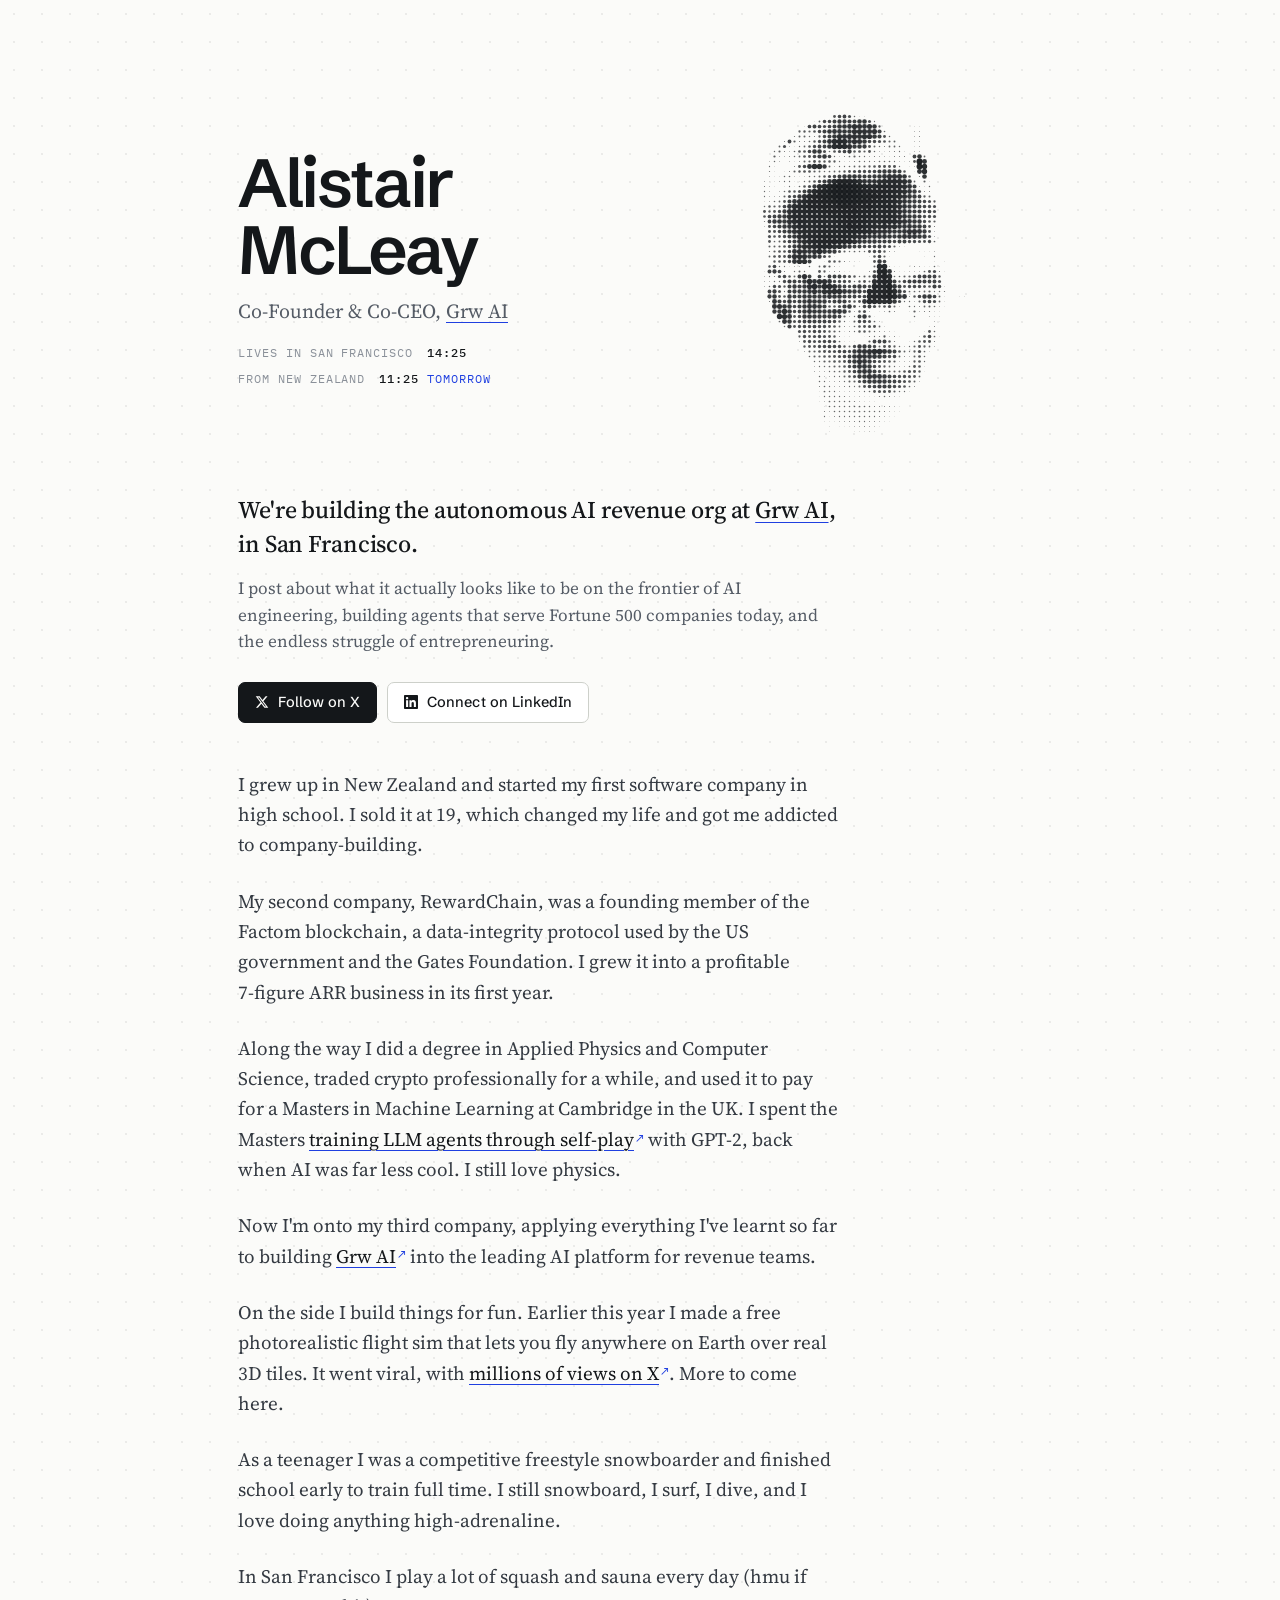
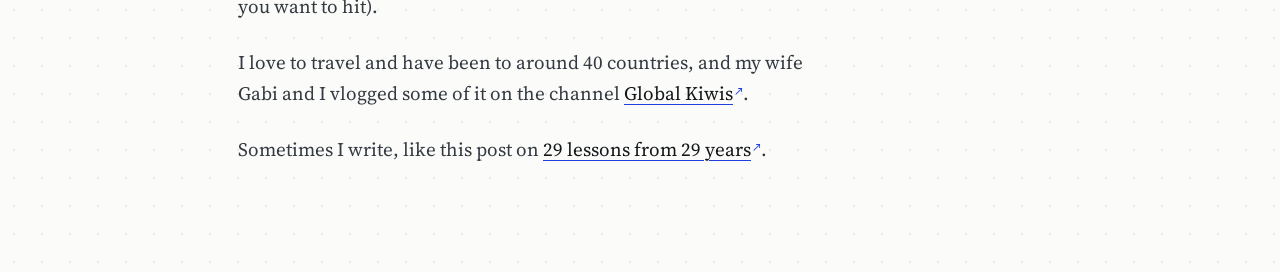
==== index.html @ 23f35721 "Redesign personal site: editorial layout, dot-matrix portrait, live clocks, new bio Co-Authored-By: " ====
<!DOCTYPE html>
<html lang="en">
<head>
  <meta charset="UTF-8">
  <meta name="viewport" content="width=device-width, initial-scale=1.0">
  <title>Alistair McLeay - Co-Founder & Co-CEO of Grw AI</title>
  <meta name="description" content="Alistair McLeay - Co-Founder & Co-CEO of Grw AI, Cambridge ML graduate, and passionate about using cutting-edge AI to improve people's lives.">
  <meta property="og:title" content="Alistair McLeay - Co-Founder & Co-CEO of Grw AI">
  <meta property="og:description" content="Co-Founder & Co-CEO at Grw AI, Cambridge ML graduate, and passionate about using cutting-edge AI to improve people's lives.">
  <meta property="og:image" content="https://alistairmcleay.com/headshot.jpg">
  <meta property="og:type" content="website">
  <meta property="og:url" content="https://alistairmcleay.com/">
  <meta name="twitter:card" content="summary">
  <meta name="twitter:site" content="@alistairmcleay">
  <meta name="theme-color" content="#FBFBF9" media="(prefers-color-scheme: light)">
  <meta name="theme-color" content="#0F1216" media="(prefers-color-scheme: dark)">
  <link rel="icon" type="image/svg+xml" href="data:image/svg+xml,%3Csvg xmlns='http://www.w3.org/2000/svg' viewBox='0 0 64 64'%3E%3Crect width='64' height='64' rx='8' fill='%231F3FE0'/%3E%3Ctext x='32' y='44' text-anchor='middle' font-family='Helvetica,Arial,sans-serif' font-weight='700' font-size='36' fill='%23fff'%3EA%3C/text%3E%3C/svg%3E">
  <link rel="preconnect" href="https://fonts.googleapis.com">
  <link rel="preconnect" href="https://fonts.gstatic.com" crossorigin>
  <link rel="stylesheet" href="https://fonts.googleapis.com/css2?family=Schibsted+Grotesk:wght@500;600;700&family=Source+Serif+4:ital,opsz,wght@0,8..60,400;0,8..60,500;1,8..60,400&family=IBM+Plex+Mono:wght@400;500&display=swap">
  <style>
    :root{
      --ground:#FBFBF9; --paper:#FFFFFF; --ink:#14171A; --ink-2:#555C66; --ink-3:#8A9099; --text:#343A42;
      --rule:#E3E5E0; --rule-2:#CDD0CA; --blue:#1F3FE0; --blue-soft:#E8ECFC; --grid:rgba(20,23,26,.07);
      --display:"Schibsted Grotesk","Helvetica Neue",Arial,sans-serif;
      --body:"Source Serif 4",Georgia,"Times New Roman",serif;
      --mono:"IBM Plex Mono",ui-monospace,Menlo,monospace;
    }
    @media (prefers-color-scheme: dark){ :root{
      --ground:#0F1216; --paper:#161A20; --ink:#ECEDE8; --ink-2:#A6ACB4; --ink-3:#6F757E; --text:#C3C8CF;
      --rule:#262B33; --rule-2:#343A44; --blue:#7C93FF; --blue-soft:#1A2140; --grid:rgba(236,237,232,.06);
    }}
    *{box-sizing:border-box}
    html{scroll-behavior:smooth}
    body{
      margin:0;background:var(--ground);color:var(--ink);font-family:var(--body);font-size:19px;line-height:1.6;
      -webkit-font-smoothing:antialiased;
      background-image:radial-gradient(var(--grid) 1px, transparent 1px);background-size:28px 28px;
    }
    a{color:var(--ink);text-decoration:underline;text-decoration-color:var(--blue);text-decoration-thickness:1px;text-underline-offset:4px;transition:color .15s ease}
    a:hover{color:var(--blue)}
    a:focus-visible{outline:2px solid var(--blue);outline-offset:3px;border-radius:2px}
    .mono{font-family:var(--mono);font-size:12px;letter-spacing:.08em;text-transform:uppercase}
    .wrap{max-width:860px;margin:0 auto;padding:0 28px}

    .hero{padding:11vh 0 4vh;display:grid;grid-template-columns:minmax(0,1fr) 340px;gap:40px;align-items:center}
    .portrait{position:relative;width:340px;height:340px;justify-self:end}
    .portrait canvas{width:100%;height:100%;display:block}
    .portrait img{position:absolute;inset:0;width:100%;height:100%;object-fit:cover;border-radius:8px;display:none}
    .portrait.fallback img{display:block}
    .portrait.fallback canvas{display:none}
    .hero h1{font-family:var(--display);font-weight:600;font-size:clamp(40px,6vw,68px);line-height:.98;letter-spacing:-.035em;margin:0 0 12px}
    .hero .role{margin:0;font-size:20px;color:var(--ink-2)}
    .hero .role a{color:var(--ink-2)}
    .hero .role a:hover{color:var(--blue)}
    .hero .meta{margin-top:16px;color:var(--ink-3);display:flex;flex-direction:column;gap:6px;font-variant-numeric:tabular-nums}
    .hero .meta b{font-weight:500;color:var(--ink);margin-left:6px}
    .hero .meta em{font-style:normal;color:var(--blue)}

    .bio{max-width:600px;padding:2vh 0 12vh}
    .bio p{margin:0 0 1.15em;color:var(--text)}
    .bio p:last-child{margin-bottom:0}
    .bio .lede{font-size:24px;line-height:1.42;color:var(--ink);font-weight:500;letter-spacing:-.005em;margin-bottom:0}
    .bio a{color:var(--ink)}
    .cta{display:flex;gap:10px;flex-wrap:wrap;margin:28px 0 46px}
    .btn{display:inline-flex;align-items:center;gap:9px;font-family:var(--display);font-weight:500;font-size:14.5px;letter-spacing:.002em;line-height:1;padding:12px 16px;border-radius:7px;border:1px solid var(--rule-2);background:var(--paper);color:var(--ink);text-decoration:none;transition:background .15s ease,color .15s ease,border-color .15s ease}
    .btn svg{width:14px;height:14px;fill:currentColor;flex:none}
    .btn:hover{border-color:var(--blue);color:var(--blue)}
    .btn.primary{background:var(--ink);border-color:var(--ink);color:var(--ground)}
    .btn.primary:hover{background:var(--blue);border-color:var(--blue);color:#fff}
    .bio .h{font-family:var(--display);font-weight:600;font-size:19px;letter-spacing:-.01em;color:var(--ink);margin-right:.35em}
    .bio .fact{margin-bottom:1.35em}
    .bio .sub{margin-top:14px;color:var(--ink-2);font-size:17px;line-height:1.55}
    .bio .fact a:after{content:"\2197";color:var(--blue);font-family:var(--mono);font-size:.7em;margin-left:.15em;vertical-align:.25em;text-decoration:none;display:inline-block}


    /* entrance */
    .in{animation:rise .6s cubic-bezier(.2,.7,.2,1) both}
    .in:nth-child(2){animation-delay:.05s}.in:nth-child(3){animation-delay:.1s}.in:nth-child(4){animation-delay:.15s}
    .in:nth-child(5){animation-delay:.2s}.in:nth-child(6){animation-delay:.25s}.in:nth-child(7){animation-delay:.3s}
    @keyframes rise{from{opacity:0;transform:translateY(8px)}to{opacity:1;transform:none}}
    @media (prefers-reduced-motion: reduce){ .in{animation:none} html{scroll-behavior:auto} a{transition:none} }

    @media (max-width:640px){
      .wrap{padding:0 20px}
      .hero{grid-template-columns:1fr;gap:8px;padding:6vh 0 4vh}
      .portrait{width:260px;height:260px;justify-self:start;margin-left:-14px;order:-1}
      .bio{padding:1vh 0 4vh}
      .bio .lede{font-size:21px}
    }
  </style>
</head>
<body>
  <div class="wrap">

    <section class="hero in">
      <div>
        <h1>Alistair McLeay</h1>
        <p class="role">Co-Founder &amp; Co-CEO, <a href="https://www.grw.ai/" target="_blank" rel="noopener noreferrer">Grw&nbsp;AI</a></p>
        <div class="meta mono">
          <span>Lives in San Francisco <b id="clock-sf">--:--</b></span>
          <span>From New Zealand <b id="clock-nz">--:--</b> <em id="clock-nz-day"></em></span>
        </div>
      </div>
      <div class="portrait" id="portrait" aria-label="Portrait of Alistair McLeay drawn as a field of dots" role="img">
        <canvas id="dots"></canvas>
        <img src="headshot.jpg" alt="Alistair McLeay" width="340" height="340">
      </div>
    </section>

    <main class="bio in">
      <p class="lede">We're building the autonomous AI revenue org at <a href="https://www.grw.ai/" target="_blank" rel="noopener noreferrer">Grw&nbsp;AI</a>, in San Francisco.</p>
      <p class="sub">I post about what it actually looks like to be on the frontier of AI engineering, building agents that serve Fortune 500 companies today, and the endless struggle of entrepreneuring.</p>
      <div class="cta">
        <a class="btn primary" href="https://x.com/alistairmcleay" target="_blank" rel="noopener noreferrer"><svg viewBox="0 0 24 24" aria-hidden="true"><path d="M18.244 2.25h3.308l-7.227 8.26 8.502 11.24H16.17l-5.214-6.817L4.99 21.75H1.68l7.73-8.835L1.254 2.25H8.08l4.713 6.231zm-1.161 17.52h1.833L7.084 4.126H5.117z"/></svg><span>Follow on X</span></a>
        <a class="btn" href="https://linkedin.com/in/alistairmcleay" target="_blank" rel="noopener noreferrer"><svg viewBox="0 0 24 24" aria-hidden="true"><path d="M20.447 20.452h-3.554v-5.569c0-1.328-.027-3.037-1.852-3.037-1.853 0-2.136 1.445-2.136 2.939v5.667H9.351V9h3.414v1.561h.046c.477-.9 1.637-1.85 3.37-1.85 3.601 0 4.267 2.37 4.267 5.455v6.286zM5.337 7.433c-1.144 0-2.063-.926-2.063-2.065 0-1.138.92-2.063 2.063-2.063 1.14 0 2.064.925 2.064 2.063 0 1.139-.925 2.065-2.064 2.065zm1.782 13.019H3.555V9h3.564v11.452zM22.225 0H1.771C.792 0 0 .774 0 1.729v20.542C0 23.227.792 24 1.771 24h20.451C23.2 24 24 23.227 24 22.271V1.729C24 .774 23.2 0 22.222 0h.003z"/></svg><span>Connect on LinkedIn</span></a>
      </div>

      <p class="fact">I grew up in New Zealand and started my first software company in high school. I sold it at 19, which changed my life and got me addicted to company-building.</p>

      <p class="fact">My second company, RewardChain, was a founding member of the Factom blockchain, a data-integrity protocol used by the US government and the Gates Foundation. I grew it into a profitable 7&#8209;figure ARR business in its first year.</p>

      <p class="fact">Along the way I did a degree in Applied Physics and Computer Science, traded crypto professionally for a while, and used it to pay for a Masters in Machine Learning at Cambridge in the UK. I spent the Masters <a href="https://www.mlmi.eng.cam.ac.uk/files/2021-2022_dissertations/joint_learning_of_practical_dialogue_systems_and_user_simulators_reduced.pdf" target="_blank" rel="noopener noreferrer">training LLM agents through self&#8209;play</a> with GPT&#8209;2, back when AI was far less cool. I still love physics.</p>

      <p class="fact">Now I'm onto my third company, applying everything I've learnt so far to building <a href="https://www.grw.ai/" target="_blank" rel="noopener noreferrer">Grw&nbsp;AI</a> into the leading AI platform for revenue teams.</p>

      <p class="fact">On the side I build things for fun. Earlier this year I made a free photorealistic flight sim that lets you fly anywhere on Earth over real 3D tiles. It went viral, with <a href="https://x.com/alistairmcleay/status/2019562638498537723" target="_blank" rel="noopener noreferrer">millions of views on X</a>. More to come here.</p>

      <p class="fact">As a teenager I was a competitive freestyle snowboarder and finished school early to train full time. I still snowboard, I surf, I dive, and I love doing anything high-adrenaline.</p>

      <p class="fact">In San Francisco I play a lot of squash and sauna every day (hmu if you want to hit).</p>

      <p class="fact">I love to travel and have been to around 40 countries, and my wife Gabi and I vlogged some of it on the channel <a href="https://www.youtube.com/@globalkiwis" target="_blank" rel="noopener noreferrer">Global Kiwis</a>.</p>

      <p class="fact">Sometimes I write, like this post on <a href="https://alistairmcleay.substack.com/p/29-lessons-from-29-years" target="_blank" rel="noopener noreferrer">29 lessons from 29 years</a>.</p>
    </main>

  </div>

  <script>
    (function(){
      var sf=document.getElementById('clock-sf'), nz=document.getElementById('clock-nz'), day=document.getElementById('clock-nz-day');
      function fmt(tz,opts){ return new Intl.DateTimeFormat('en-GB',Object.assign({timeZone:tz},opts)).format(new Date()); }
      function tick(){
        try{
          sf.textContent=fmt('America/Los_Angeles',{hour:'2-digit',minute:'2-digit',hour12:false});
          nz.textContent=fmt('Pacific/Auckland',{hour:'2-digit',minute:'2-digit',hour12:false});
          var dSF=fmt('America/Los_Angeles',{day:'numeric'}), dNZ=fmt('Pacific/Auckland',{day:'numeric'});
          day.textContent = dSF===dNZ ? 'today' : 'tomorrow';
        }catch(e){ sf.parentNode.parentNode.style.display='none'; }
      }
      tick(); setInterval(tick,30000);
    })();

    // Dot-matrix portrait: the page grid, sampled from the headshot.
    (function(){
      var box=document.getElementById('portrait'), canvas=document.getElementById('dots');
      var reduced=matchMedia('(prefers-reduced-motion: reduce)').matches;
      var img=new Image(); img.src='headshot.jpg';
      var ctx, W, H, dpr, N=68, cells=[], t0=0, activeUntil=0, mx=-1e4, my=-1e4, raf=0;
      function ink(){ return getComputedStyle(document.documentElement).getPropertyValue('--ink').trim(); }
      function blue(){ return getComputedStyle(document.documentElement).getPropertyValue('--blue').trim(); }
      function sample(){
        var off=document.createElement('canvas'); off.width=N; off.height=N;
        var oc=off.getContext('2d'); var sw=img.naturalWidth*0.74, sh=img.naturalHeight*0.74; oc.drawImage(img,img.naturalWidth*0.13,img.naturalHeight*0.05,sw,sh,0,0,N,N);
        var d; try{ d=oc.getImageData(0,0,N,N).data; }catch(e){ return false; }
        cells=[];
        for(var y=0;y<N;y++) for(var x=0;x<N;x++){
          var i=(y*N+x)*4, l=(0.2126*d[i]+0.7152*d[i+1]+0.0722*d[i+2])/255;
          var cx=(x+0.5)/N, cy=(y+0.5)/N;
          var rd=Math.hypot((cx-0.5)/0.50,(cy-0.47)/0.56), mask=Math.max(0,Math.min(1,(1-rd)/0.18));
          var v=Math.pow(Math.max(0,(l-0.10)/0.90),1.3)*mask;
          if(v<0.06) continue;
          cells.push({u:cx,v:cy,s:v,dx:0,dy:0,d:Math.hypot(cx-0.5,cy-0.42)});
        }
        return true;
      }
      function size(){
        dpr=Math.min(2,devicePixelRatio||1); var r=box.getBoundingClientRect();
        W=Math.round(r.width*dpr); H=Math.round(r.height*dpr); canvas.width=W; canvas.height=H;
      }
      function draw(now){
        var col=ink(), acc=blue(), cell=W/N, rmax=cell*0.68;
        var p=reduced?1:Math.min(1,(now-t0)/1100);
        ctx.clearRect(0,0,W,H);
        var hot=mx>-1e3;
        for(var i=0;i<cells.length;i++){
          var c=cells[i];
          var e=reduced?1:Math.max(0,Math.min(1,(p*1.6-c.d*1.3)/0.5));
          if(e<=0) continue;
          var x=c.u*W, y=c.v*H;
          if(hot){
            var ddx=x-mx, ddy=y-my, dist=Math.hypot(ddx,ddy), R=cell*7;
            if(dist<R){ var f=(1-dist/R); f=f*f*cell*2.2; c.dx+= (ddx/(dist||1))*f - c.dx*0.35; c.dy+=(ddy/(dist||1))*f - c.dy*0.35; }
          }
          c.dx*=0.86; c.dy*=0.86;
          var rr=rmax*c.s*e, k=Math.min(1,Math.hypot(c.dx,c.dy)/(cell*1.2));
          ctx.fillStyle = k>0.15 ? acc : col;
          ctx.globalAlpha = 0.55+0.45*c.s;
          ctx.beginPath(); ctx.arc(x+c.dx,y+c.dy,rr,0,Math.PI*2); ctx.fill();
        }
        ctx.globalAlpha=1;
        var moving = hot && cells.some(function(c){ return Math.abs(c.dx)+Math.abs(c.dy)>0.15; });
        if(p<1 || now<activeUntil || moving) raf=requestAnimationFrame(draw); else raf=0;
      }
      function wake(){ activeUntil=performance.now()+400; if(!raf) raf=requestAnimationFrame(draw); }
      img.onload=function(){
        ctx=canvas.getContext('2d'); size();
        if(!sample()){ box.classList.add('fallback'); return; }
        t0=performance.now(); raf=requestAnimationFrame(draw);
        box.addEventListener('pointermove',function(ev){ var r=box.getBoundingClientRect(); mx=(ev.clientX-r.left)*dpr; my=(ev.clientY-r.top)*dpr; wake(); });
        box.addEventListener('pointerleave',function(){ mx=-1e4; my=-1e4; wake(); });
        addEventListener('resize',function(){ size(); wake(); });
        matchMedia('(prefers-color-scheme: dark)').addEventListener('change',wake);
      };
      img.onerror=function(){ box.classList.add('fallback'); };
    })();
  </script>
</body>
</html>
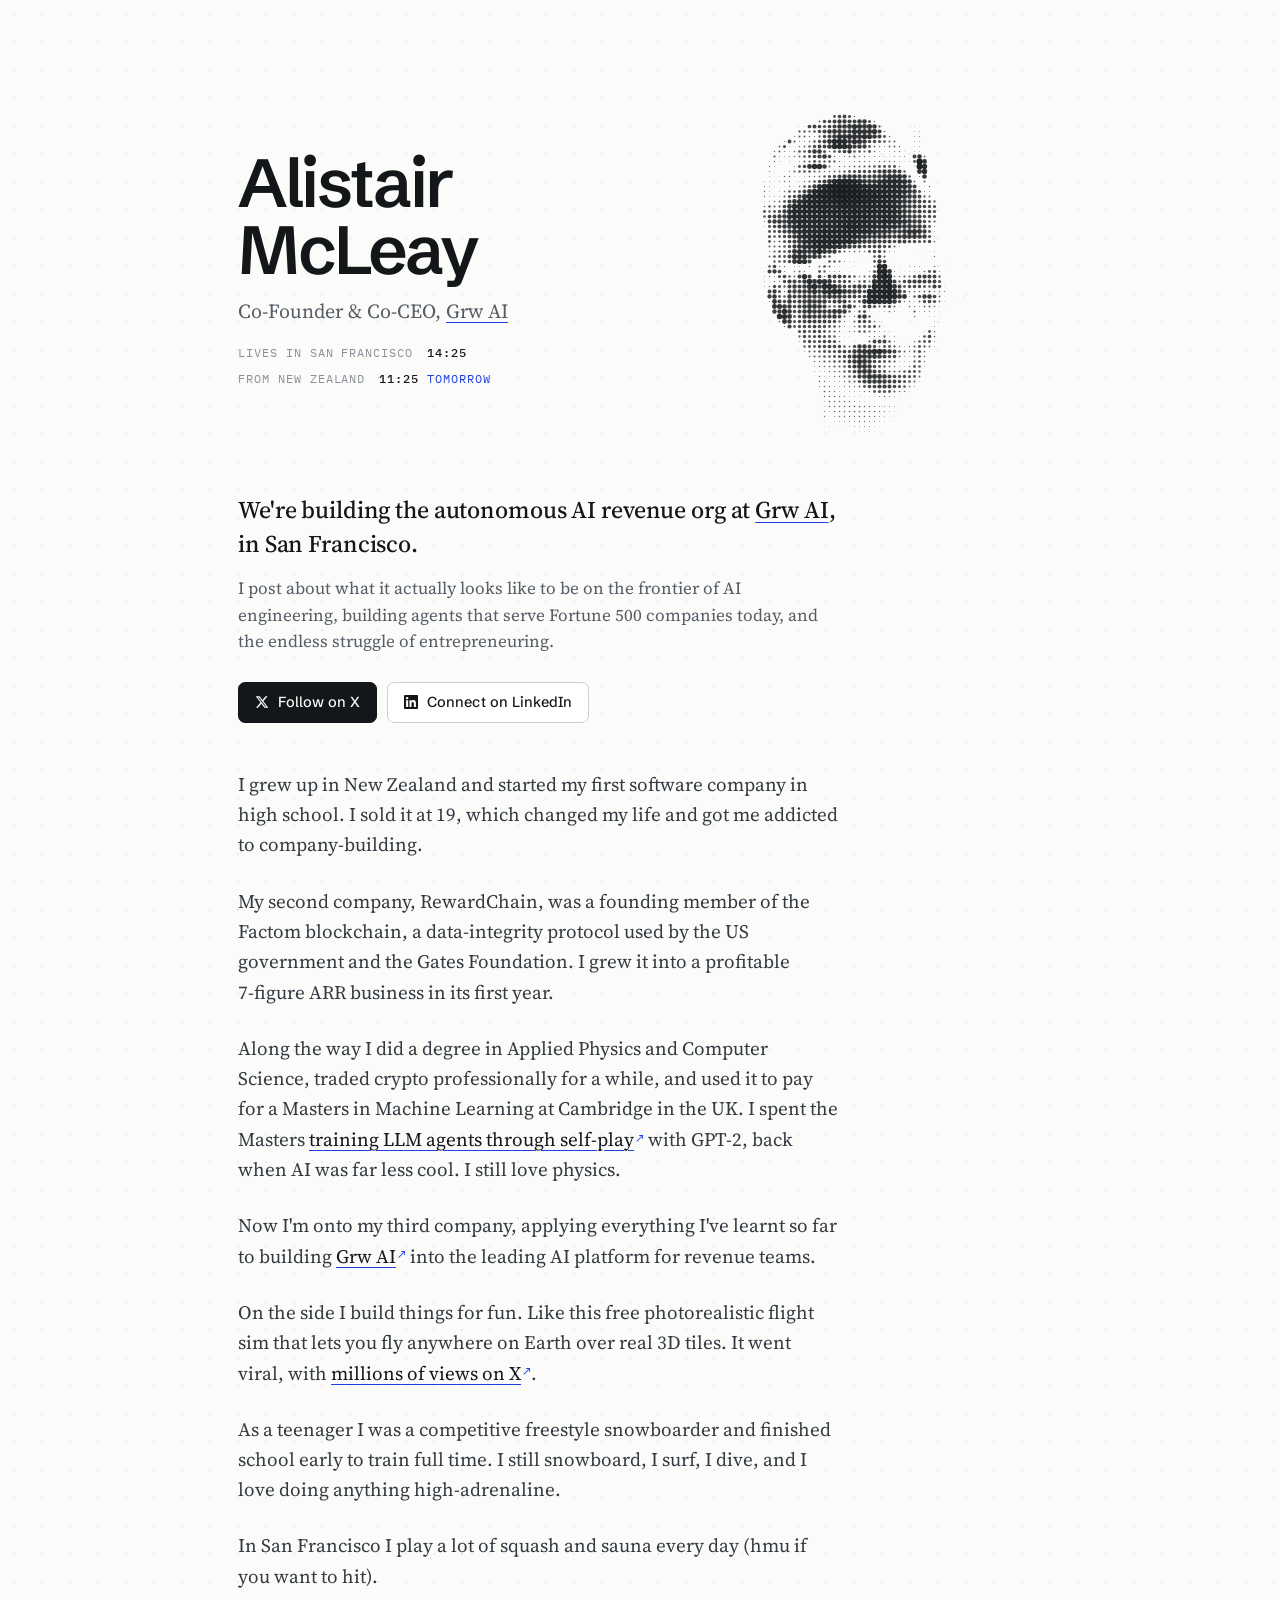
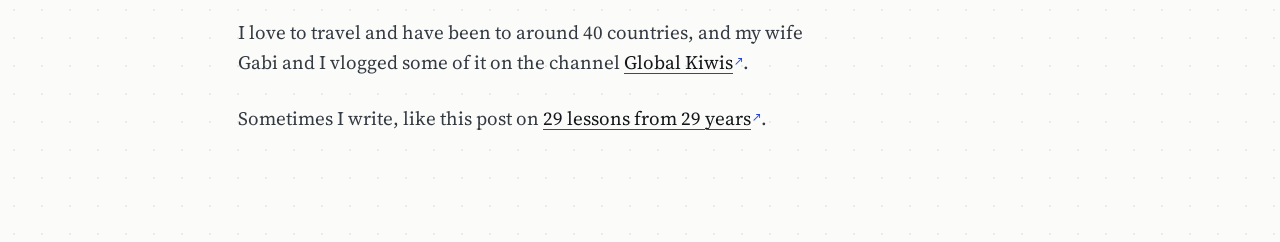
==== commit 2ae23c1c: "Dot-portrait favicon and side projects copy edit Co-Authored-By: Claude Fable 5.1 <noreply@anthropic" ====
--- a/index.html
+++ b/index.html
@@ -14,7 +14,9 @@
   <meta name="twitter:site" content="@alistairmcleay">
   <meta name="theme-color" content="#FBFBF9" media="(prefers-color-scheme: light)">
   <meta name="theme-color" content="#0F1216" media="(prefers-color-scheme: dark)">
-  <link rel="icon" type="image/svg+xml" href="data:image/svg+xml,%3Csvg xmlns='http://www.w3.org/2000/svg' viewBox='0 0 64 64'%3E%3Crect width='64' height='64' rx='8' fill='%231F3FE0'/%3E%3Ctext x='32' y='44' text-anchor='middle' font-family='Helvetica,Arial,sans-serif' font-weight='700' font-size='36' fill='%23fff'%3EA%3C/text%3E%3C/svg%3E">
+  <link rel="icon" type="image/svg+xml" href="/favicon.svg">
+  <link rel="icon" type="image/png" sizes="32x32" href="/favicon-32.png">
+  <link rel="apple-touch-icon" sizes="180x180" href="/apple-touch-icon.png">
   <link rel="preconnect" href="https://fonts.googleapis.com">
   <link rel="preconnect" href="https://fonts.gstatic.com" crossorigin>
   <link rel="stylesheet" href="https://fonts.googleapis.com/css2?family=Schibsted+Grotesk:wght@500;600;700&family=Source+Serif+4:ital,opsz,wght@0,8..60,400;0,8..60,500;1,8..60,400&family=IBM+Plex+Mono:wght@400;500&display=swap">
@@ -124,7 +126,7 @@
 
       <p class="fact">Now I'm onto my third company, applying everything I've learnt so far to building <a href="https://www.grw.ai/" target="_blank" rel="noopener noreferrer">Grw&nbsp;AI</a> into the leading AI platform for revenue teams.</p>
 
-      <p class="fact">On the side I build things for fun. Earlier this year I made a free photorealistic flight sim that lets you fly anywhere on Earth over real 3D tiles. It went viral, with <a href="https://x.com/alistairmcleay/status/2019562638498537723" target="_blank" rel="noopener noreferrer">millions of views on X</a>. More to come here.</p>
+      <p class="fact">On the side I build things for fun. Like this free photorealistic flight sim that lets you fly anywhere on Earth over real 3D tiles. It went viral, with <a href="https://x.com/alistairmcleay/status/2019562638498537723" target="_blank" rel="noopener noreferrer">millions of views on X</a>.</p>
 
       <p class="fact">As a teenager I was a competitive freestyle snowboarder and finished school early to train full time. I still snowboard, I surf, I dive, and I love doing anything high-adrenaline.</p>
 
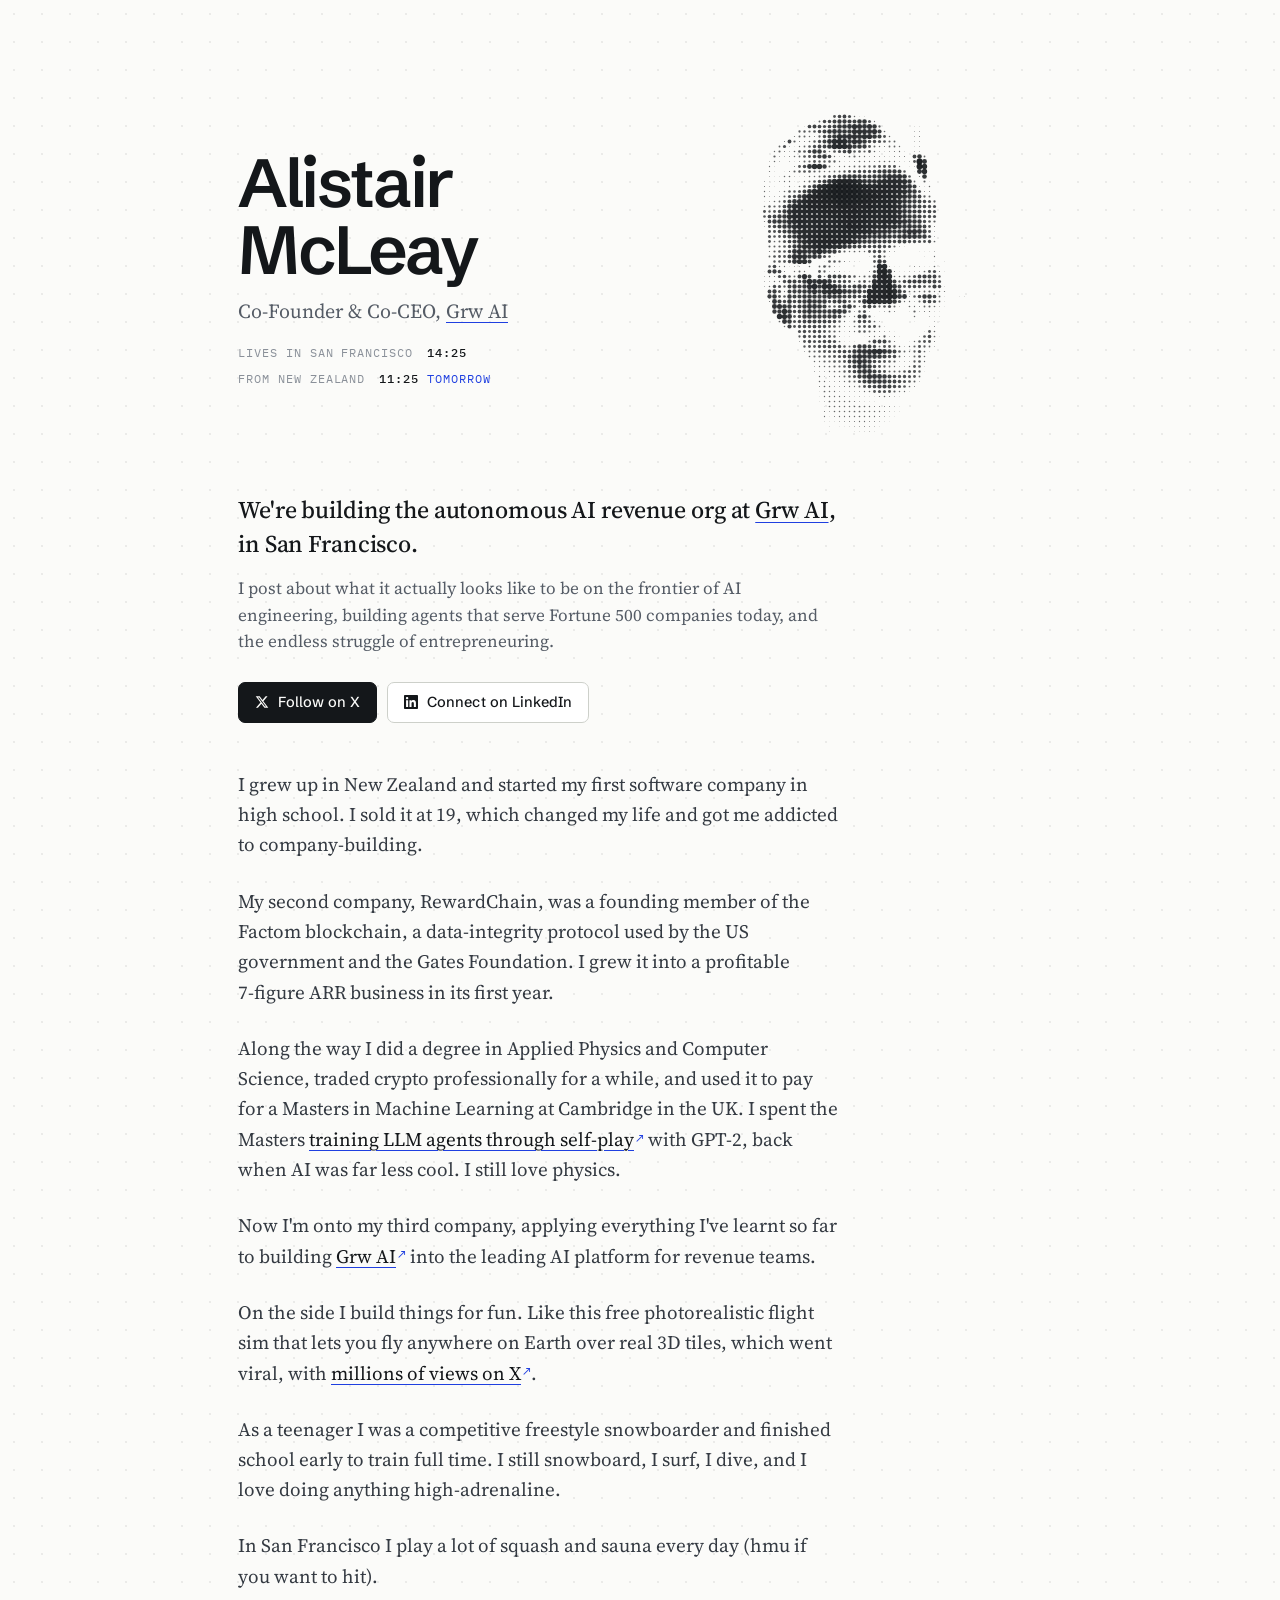
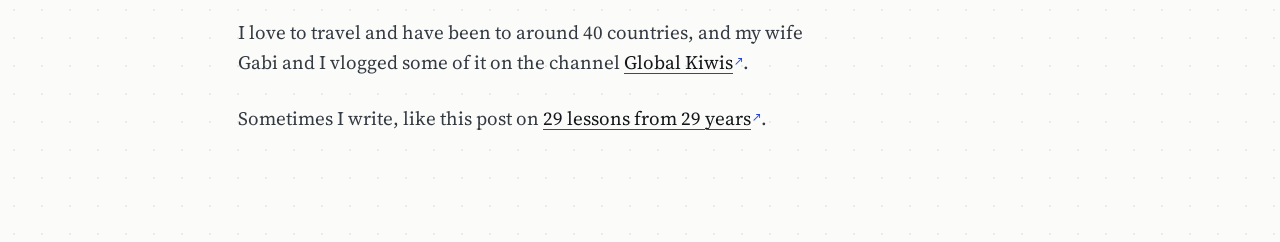
==== commit 93291a58: "Copy: flight sim sentence Co-Authored-By: Claude Fable 5.1 <noreply@anthropic.com>" ====
--- a/index.html
+++ b/index.html
@@ -126,7 +126,7 @@
 
       <p class="fact">Now I'm onto my third company, applying everything I've learnt so far to building <a href="https://www.grw.ai/" target="_blank" rel="noopener noreferrer">Grw&nbsp;AI</a> into the leading AI platform for revenue teams.</p>
 
-      <p class="fact">On the side I build things for fun. Like this free photorealistic flight sim that lets you fly anywhere on Earth over real 3D tiles. It went viral, with <a href="https://x.com/alistairmcleay/status/2019562638498537723" target="_blank" rel="noopener noreferrer">millions of views on X</a>.</p>
+      <p class="fact">On the side I build things for fun. Like this free photorealistic flight sim that lets you fly anywhere on Earth over real 3D tiles, which went viral, with <a href="https://x.com/alistairmcleay/status/2019562638498537723" target="_blank" rel="noopener noreferrer">millions of views on X</a>.</p>
 
       <p class="fact">As a teenager I was a competitive freestyle snowboarder and finished school early to train full time. I still snowboard, I surf, I dive, and I love doing anything high-adrenaline.</p>
 
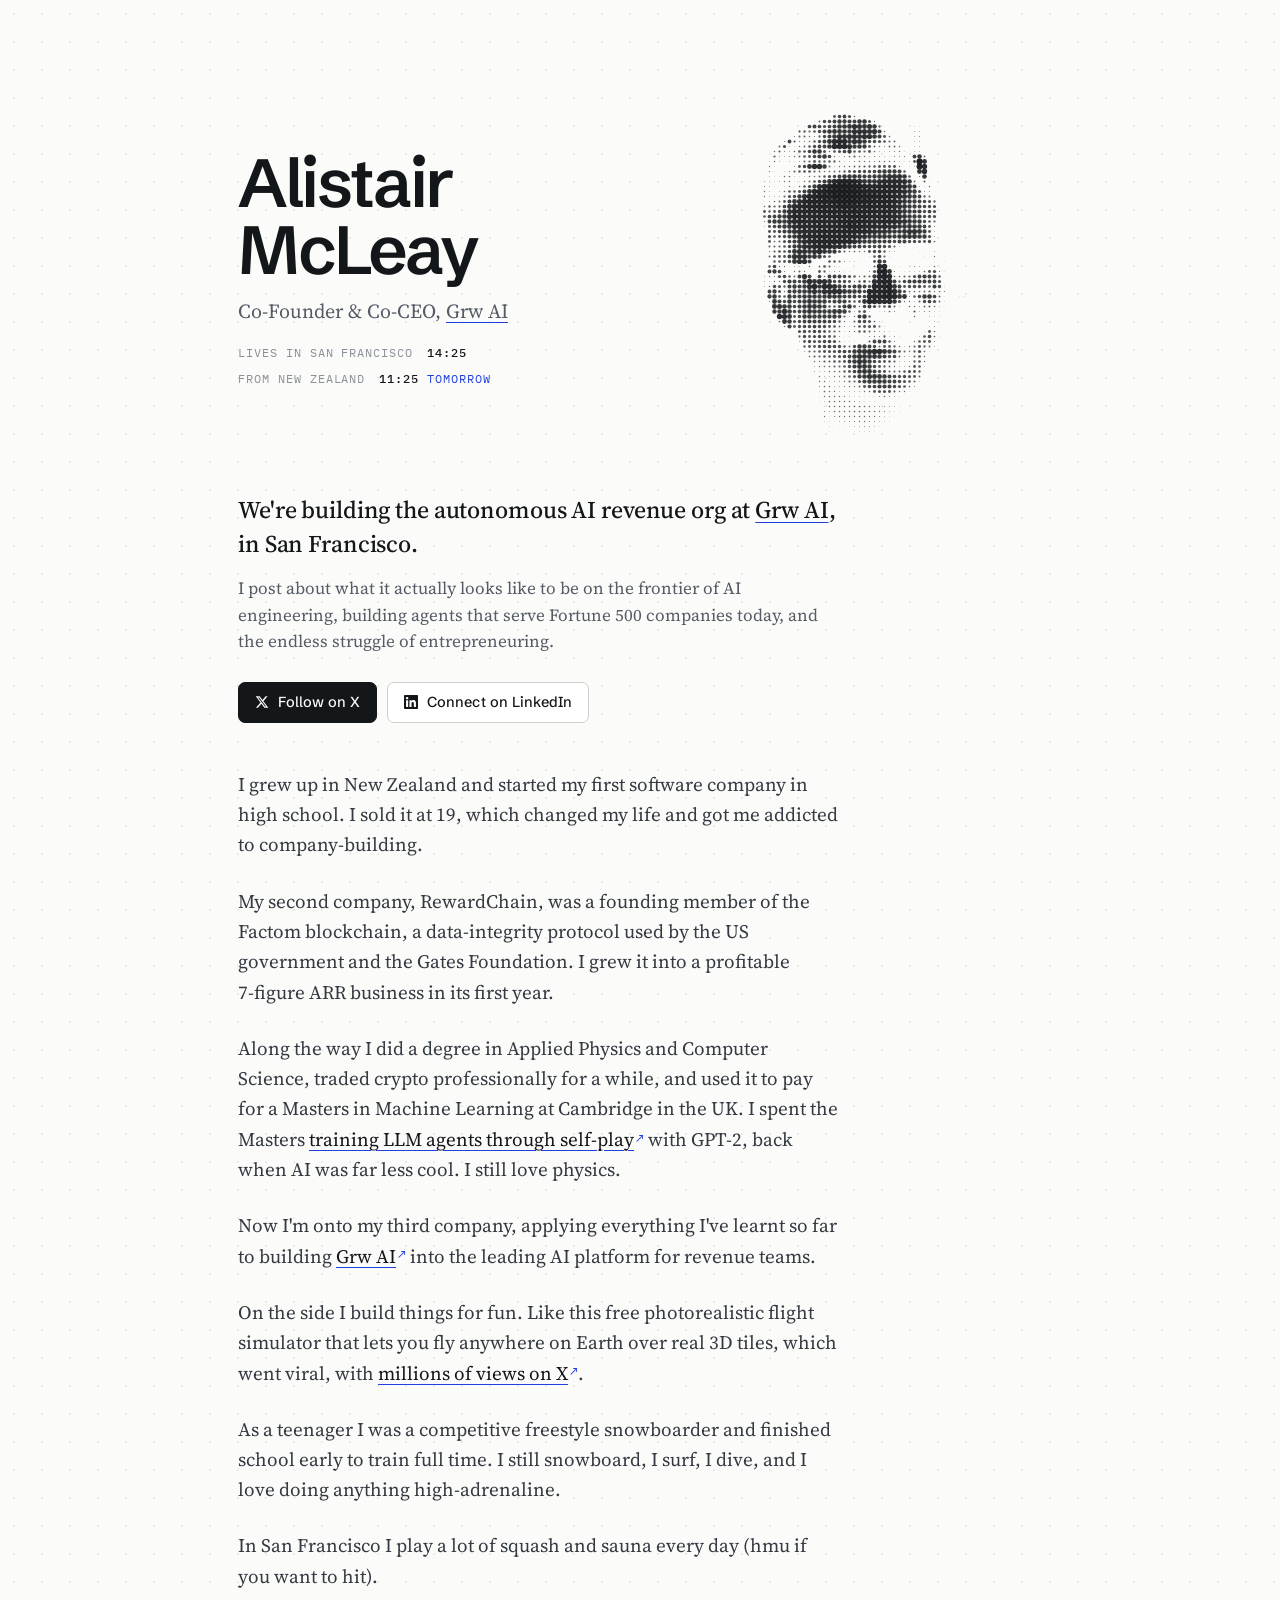
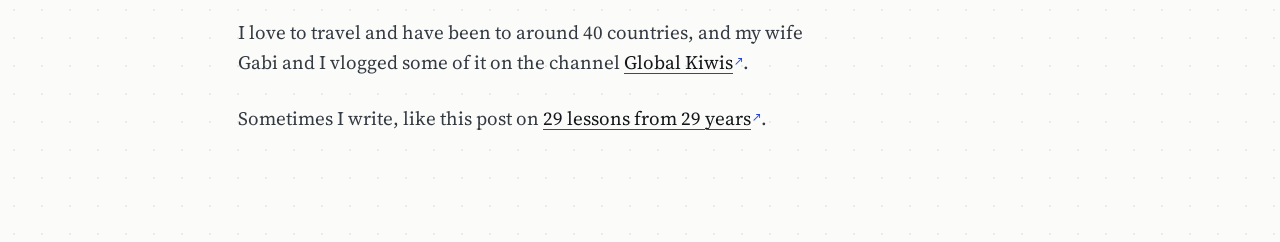
==== commit ac5d07aa: "Copy: flight simulator Co-Authored-By: Claude Fable 5.1 <noreply@anthropic.com>" ====
--- a/index.html
+++ b/index.html
@@ -126,7 +126,7 @@
 
       <p class="fact">Now I'm onto my third company, applying everything I've learnt so far to building <a href="https://www.grw.ai/" target="_blank" rel="noopener noreferrer">Grw&nbsp;AI</a> into the leading AI platform for revenue teams.</p>
 
-      <p class="fact">On the side I build things for fun. Like this free photorealistic flight sim that lets you fly anywhere on Earth over real 3D tiles, which went viral, with <a href="https://x.com/alistairmcleay/status/2019562638498537723" target="_blank" rel="noopener noreferrer">millions of views on X</a>.</p>
+      <p class="fact">On the side I build things for fun. Like this free photorealistic flight simulator that lets you fly anywhere on Earth over real 3D tiles, which went viral, with <a href="https://x.com/alistairmcleay/status/2019562638498537723" target="_blank" rel="noopener noreferrer">millions of views on X</a>.</p>
 
       <p class="fact">As a teenager I was a competitive freestyle snowboarder and finished school early to train full time. I still snowboard, I surf, I dive, and I love doing anything high-adrenaline.</p>
 
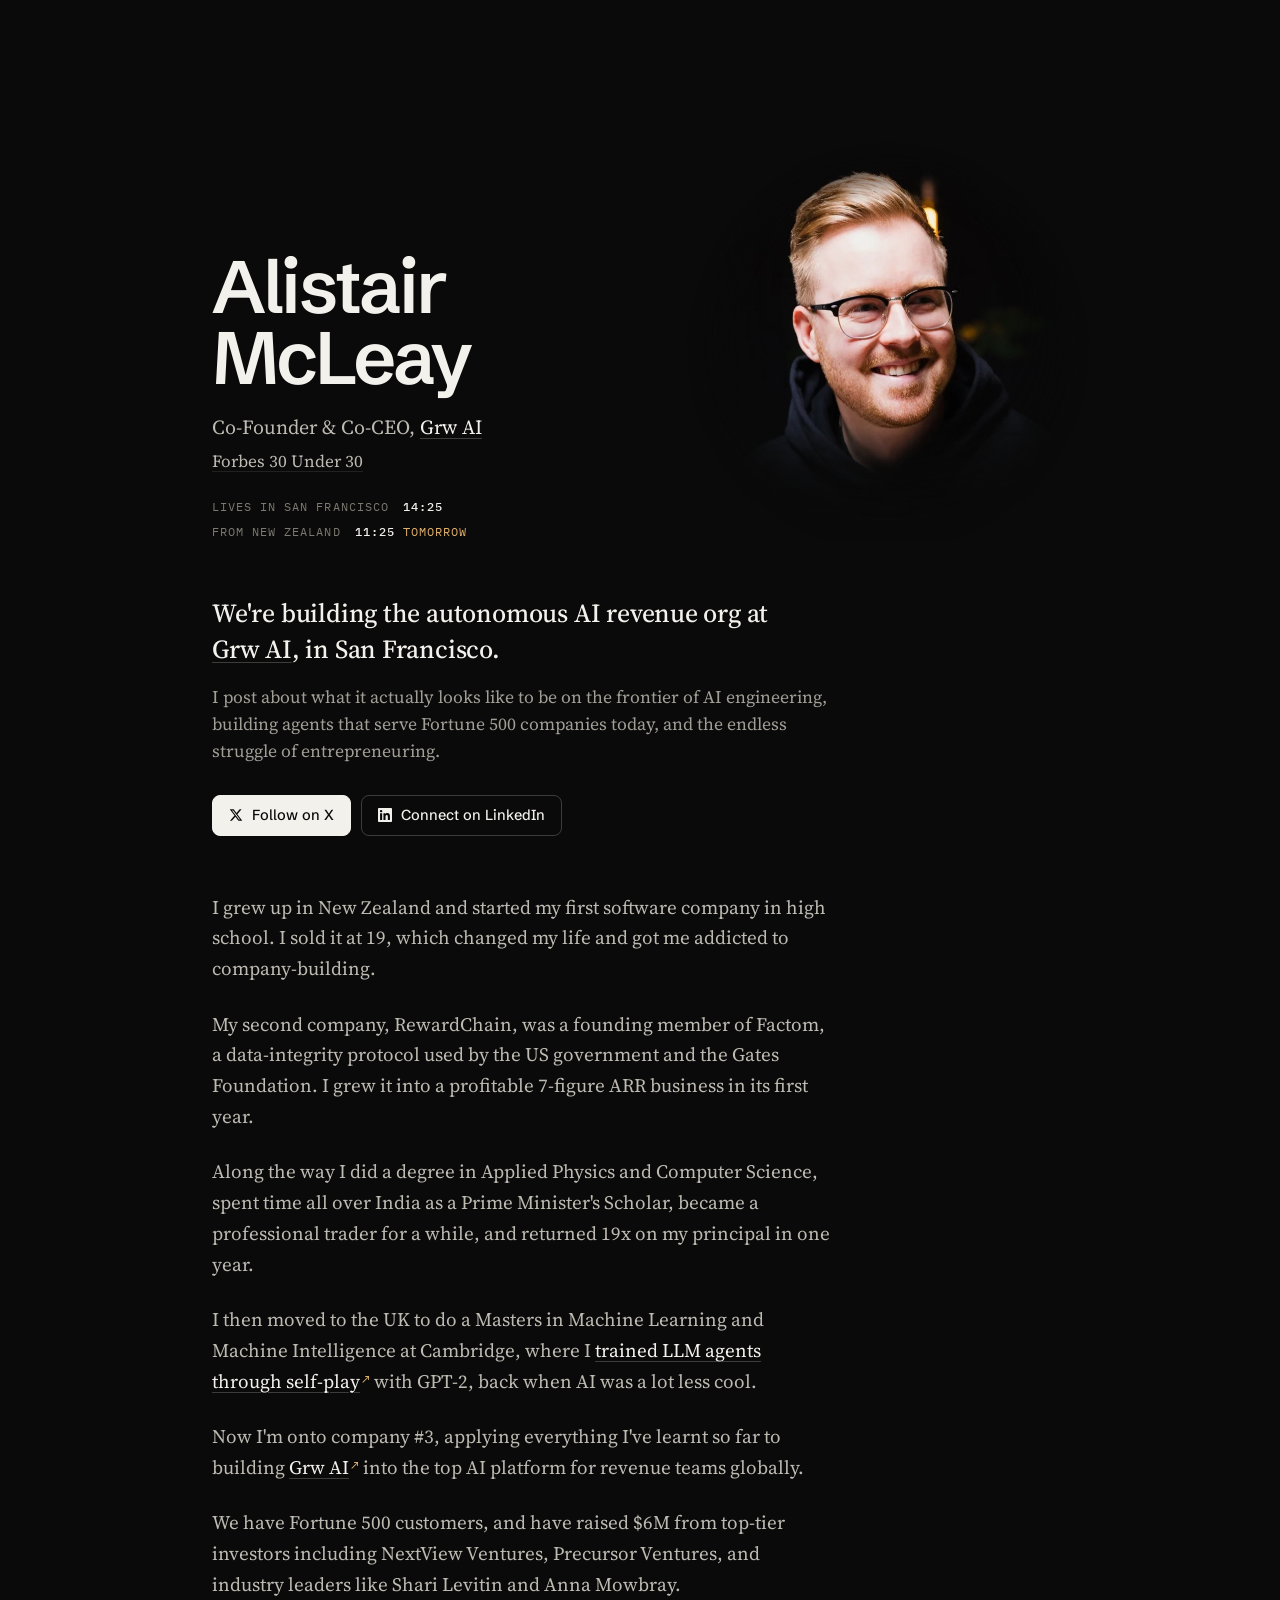
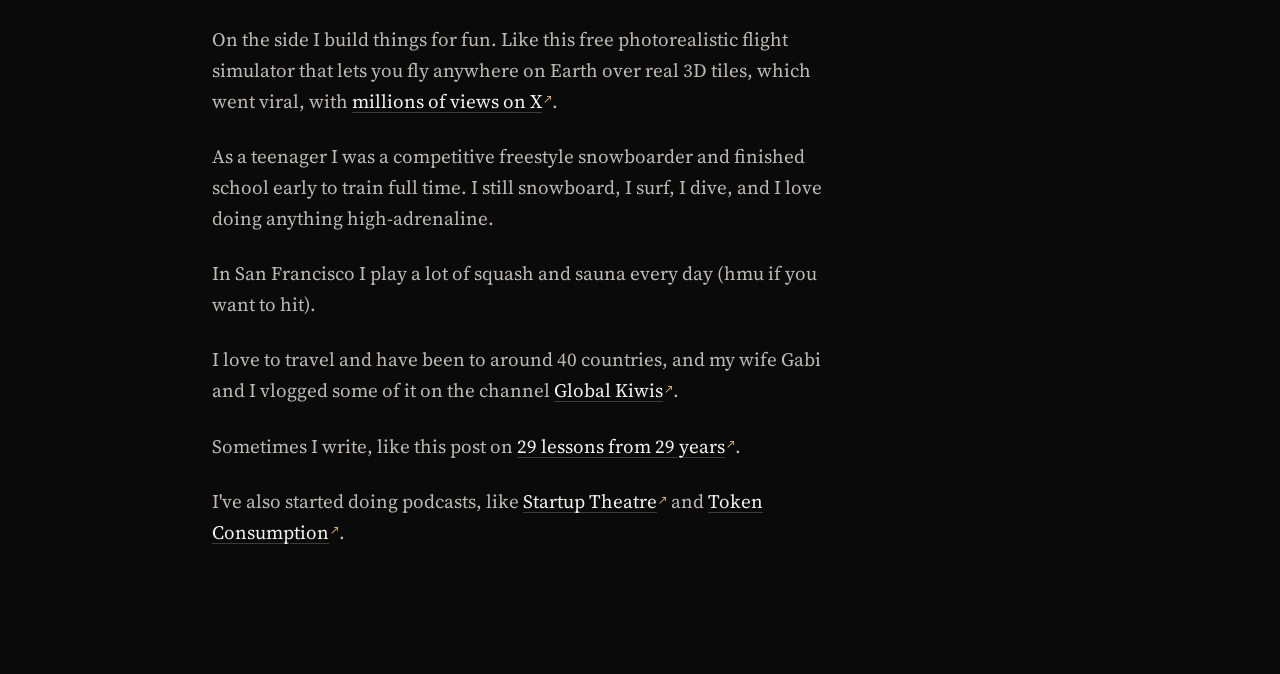
==== commit 8afb5a9e: "Dark redesign: blended photo portrait, updated bio, Forbes subheading - Near-black page matching the" ====
--- a/index.html
+++ b/index.html
@@ -3,111 +3,111 @@
 <head>
   <meta charset="UTF-8">
   <meta name="viewport" content="width=device-width, initial-scale=1.0">
-  <title>Alistair McLeay - Co-Founder & Co-CEO of Grw AI</title>
-  <meta name="description" content="Alistair McLeay - Co-Founder & Co-CEO of Grw AI, Cambridge ML graduate, and passionate about using cutting-edge AI to improve people's lives.">
-  <meta property="og:title" content="Alistair McLeay - Co-Founder & Co-CEO of Grw AI">
-  <meta property="og:description" content="Co-Founder & Co-CEO at Grw AI, Cambridge ML graduate, and passionate about using cutting-edge AI to improve people's lives.">
-  <meta property="og:image" content="https://alistairmcleay.com/headshot.jpg">
+  <title>Alistair McLeay</title>
+  <meta name="description" content="Co-Founder & Co-CEO of Grw AI. Building the autonomous AI revenue org in San Francisco.">
+  <meta property="og:title" content="Alistair McLeay">
+  <meta property="og:description" content="Co-Founder & Co-CEO of Grw AI. Building the autonomous AI revenue org in San Francisco.">
+  <meta property="og:image" content="https://alistairmcleay.com/og.jpg">
+  <meta property="og:image:width" content="1200">
+  <meta property="og:image:height" content="630">
   <meta property="og:type" content="website">
   <meta property="og:url" content="https://alistairmcleay.com/">
-  <meta name="twitter:card" content="summary">
+  <meta name="twitter:card" content="summary_large_image">
   <meta name="twitter:site" content="@alistairmcleay">
-  <meta name="theme-color" content="#FBFBF9" media="(prefers-color-scheme: light)">
-  <meta name="theme-color" content="#0F1216" media="(prefers-color-scheme: dark)">
-  <link rel="icon" type="image/svg+xml" href="/favicon.svg">
+  <meta name="twitter:creator" content="@alistairmcleay">
+  <meta name="twitter:title" content="Alistair McLeay">
+  <meta name="twitter:description" content="Co-Founder & Co-CEO of Grw AI. Building the autonomous AI revenue org in San Francisco.">
+  <meta name="twitter:image" content="https://alistairmcleay.com/og.jpg">
   <link rel="icon" type="image/png" sizes="32x32" href="/favicon-32.png">
+  <link rel="icon" type="image/png" sizes="64x64" href="/favicon-64.png">
   <link rel="apple-touch-icon" sizes="180x180" href="/apple-touch-icon.png">
+  <meta name="theme-color" content="#0A0A0A">
   <link rel="preconnect" href="https://fonts.googleapis.com">
   <link rel="preconnect" href="https://fonts.gstatic.com" crossorigin>
   <link rel="stylesheet" href="https://fonts.googleapis.com/css2?family=Schibsted+Grotesk:wght@500;600;700&family=Source+Serif+4:ital,opsz,wght@0,8..60,400;0,8..60,500;1,8..60,400&family=IBM+Plex+Mono:wght@400;500&display=swap">
   <style>
     :root{
-      --ground:#FBFBF9; --paper:#FFFFFF; --ink:#14171A; --ink-2:#555C66; --ink-3:#8A9099; --text:#343A42;
-      --rule:#E3E5E0; --rule-2:#CDD0CA; --blue:#1F3FE0; --blue-soft:#E8ECFC; --grid:rgba(20,23,26,.07);
+      --ground:#0A0A0A; --ink:#F3F1EC; --text:#BDBAB2; --text-2:#A19E96; --mute:#7C7970;
+      --line:rgba(243,241,236,.10); --line-2:rgba(243,241,236,.22); --acc:#E2B26A;
+      --h-ink:var(--ink); --h-text:var(--text); --h-mute:var(--mute); --h-line:var(--line); --h-line-2:var(--line-2);
       --display:"Schibsted Grotesk","Helvetica Neue",Arial,sans-serif;
       --body:"Source Serif 4",Georgia,"Times New Roman",serif;
       --mono:"IBM Plex Mono",ui-monospace,Menlo,monospace;
     }
-    @media (prefers-color-scheme: dark){ :root{
-      --ground:#0F1216; --paper:#161A20; --ink:#ECEDE8; --ink-2:#A6ACB4; --ink-3:#6F757E; --text:#C3C8CF;
-      --rule:#262B33; --rule-2:#343A44; --blue:#7C93FF; --blue-soft:#1A2140; --grid:rgba(236,237,232,.06);
-    }}
+    body{background:var(--ground);color:var(--text)}
+    .wrap{position:relative;z-index:1}
+    .hero{padding:12vh 0 0}
+    @media (max-width:700px){ .hero{padding:0} }
+
     *{box-sizing:border-box}
     html{scroll-behavior:smooth}
-    body{
-      margin:0;background:var(--ground);color:var(--ink);font-family:var(--body);font-size:19px;line-height:1.6;
-      -webkit-font-smoothing:antialiased;
-      background-image:radial-gradient(var(--grid) 1px, transparent 1px);background-size:28px 28px;
-    }
-    a{color:var(--ink);text-decoration:underline;text-decoration-color:var(--blue);text-decoration-thickness:1px;text-underline-offset:4px;transition:color .15s ease}
-    a:hover{color:var(--blue)}
-    a:focus-visible{outline:2px solid var(--blue);outline-offset:3px;border-radius:2px}
-    .mono{font-family:var(--mono);font-size:12px;letter-spacing:.08em;text-transform:uppercase}
-    .wrap{max-width:860px;margin:0 auto;padding:0 28px}
+    body{margin:0;font-family:var(--body);font-size:19px;line-height:1.62;-webkit-font-smoothing:antialiased;text-rendering:optimizeLegibility}
+    a{text-decoration:underline;text-decoration-thickness:1px;text-underline-offset:4px;transition:color .15s ease,text-decoration-color .15s ease}
+    a:focus-visible{outline:2px solid var(--acc);outline-offset:3px;border-radius:2px}
+    .mono{font-family:var(--mono);font-size:11.5px;letter-spacing:.09em;text-transform:uppercase}
+    .wrap{max-width:920px;margin:0 auto;padding:0 32px}
 
-    .hero{padding:11vh 0 4vh;display:grid;grid-template-columns:minmax(0,1fr) 340px;gap:40px;align-items:center}
-    .portrait{position:relative;width:340px;height:340px;justify-self:end}
-    .portrait canvas{width:100%;height:100%;display:block}
-    .portrait img{position:absolute;inset:0;width:100%;height:100%;object-fit:cover;border-radius:8px;display:none}
-    .portrait.fallback img{display:block}
-    .portrait.fallback canvas{display:none}
-    .hero h1{font-family:var(--display);font-weight:600;font-size:clamp(40px,6vw,68px);line-height:.98;letter-spacing:-.035em;margin:0 0 12px}
-    .hero .role{margin:0;font-size:20px;color:var(--ink-2)}
-    .hero .role a{color:var(--ink-2)}
-    .hero .role a:hover{color:var(--blue)}
-    .hero .meta{margin-top:16px;color:var(--ink-3);display:flex;flex-direction:column;gap:6px;font-variant-numeric:tabular-nums}
-    .hero .meta b{font-weight:500;color:var(--ink);margin-left:6px}
-    .hero .meta em{font-style:normal;color:var(--blue)}
+    .hero{display:grid;grid-template-columns:minmax(0,1fr) 400px;gap:24px;align-items:end}
+    .hero h1{font-family:var(--display);font-weight:600;font-size:clamp(44px,6.4vw,74px);line-height:.96;letter-spacing:-.038em;margin:0 0 18px;color:var(--h-ink)}
+    .hero .role{margin:0;font-size:20px;color:var(--h-text)}
+    .hero .role a{color:var(--h-ink);text-decoration-color:var(--h-line-2)}
+    .hero .role a:hover{color:var(--acc);text-decoration-color:var(--acc)}
+    .hero .role.forbes{margin-top:5px;font-size:17px}
+    .hero .role.forbes a{color:var(--h-text);text-decoration-color:var(--h-line)}
+    .hero .role.forbes a:hover{color:var(--acc);text-decoration-color:var(--acc)}
+    .hero .meta{margin-top:22px;color:var(--h-mute);display:flex;flex-direction:column;gap:7px;font-variant-numeric:tabular-nums}
+    .hero .meta b{font-weight:500;color:var(--h-ink);margin-left:6px}
+    .hero .meta em{font-style:normal;color:var(--acc)}
 
-    .bio{max-width:600px;padding:2vh 0 12vh}
+    .portrait{position:relative;width:560px;height:560px;justify-self:end;margin:-30px -100px -96px 0;pointer-events:none}
+    .portrait img{width:100%;height:100%;display:block}
+
+    .bio{max-width:620px;padding:6vh 0 14vh}
     .bio p{margin:0 0 1.15em;color:var(--text)}
     .bio p:last-child{margin-bottom:0}
-    .bio .lede{font-size:24px;line-height:1.42;color:var(--ink);font-weight:500;letter-spacing:-.005em;margin-bottom:0}
-    .bio a{color:var(--ink)}
-    .cta{display:flex;gap:10px;flex-wrap:wrap;margin:28px 0 46px}
-    .btn{display:inline-flex;align-items:center;gap:9px;font-family:var(--display);font-weight:500;font-size:14.5px;letter-spacing:.002em;line-height:1;padding:12px 16px;border-radius:7px;border:1px solid var(--rule-2);background:var(--paper);color:var(--ink);text-decoration:none;transition:background .15s ease,color .15s ease,border-color .15s ease}
+    .bio .lede{font-size:26px;line-height:1.38;color:var(--ink);font-weight:500;letter-spacing:-.008em;margin-bottom:0}
+    .bio a{color:var(--ink);text-decoration-color:var(--line-2)}
+    .bio a:hover{color:var(--acc);text-decoration-color:var(--acc)}
+    .bio .sub{margin-top:16px;color:var(--text-2);font-size:17.5px;line-height:1.55}
+    .cta{display:flex;gap:10px;flex-wrap:wrap;align-items:center;margin:30px 0 56px}
+    .btn{display:inline-flex;align-items:center;gap:9px;font-family:var(--display);font-weight:500;font-size:14.5px;line-height:1;padding:12px 16px;border-radius:8px;border:1px solid var(--line-2);background:transparent;color:var(--ink);text-decoration:none;transition:background .15s ease,color .15s ease,border-color .15s ease}
     .btn svg{width:14px;height:14px;fill:currentColor;flex:none}
-    .btn:hover{border-color:var(--blue);color:var(--blue)}
+    .btn:hover{border-color:var(--ink);color:var(--ink)}
     .btn.primary{background:var(--ink);border-color:var(--ink);color:var(--ground)}
-    .btn.primary:hover{background:var(--blue);border-color:var(--blue);color:#fff}
-    .bio .h{font-family:var(--display);font-weight:600;font-size:19px;letter-spacing:-.01em;color:var(--ink);margin-right:.35em}
-    .bio .fact{margin-bottom:1.35em}
-    .bio .sub{margin-top:14px;color:var(--ink-2);font-size:17px;line-height:1.55}
-    .bio .fact a:after{content:"\2197";color:var(--blue);font-family:var(--mono);font-size:.7em;margin-left:.15em;vertical-align:.25em;text-decoration:none;display:inline-block}
+    .btn.primary:hover{background:var(--acc);border-color:var(--acc);color:#0B0B0B}
+    .bio .fact{margin-bottom:1.3em}
+    .bio .fact a:after{content:"\2197";color:var(--acc);font-family:var(--mono);font-size:.68em;margin-left:.15em;vertical-align:.28em;text-decoration:none;display:inline-block}
 
-
-    /* entrance */
-    .in{animation:rise .6s cubic-bezier(.2,.7,.2,1) both}
-    .in:nth-child(2){animation-delay:.05s}.in:nth-child(3){animation-delay:.1s}.in:nth-child(4){animation-delay:.15s}
-    .in:nth-child(5){animation-delay:.2s}.in:nth-child(6){animation-delay:.25s}.in:nth-child(7){animation-delay:.3s}
-    @keyframes rise{from{opacity:0;transform:translateY(8px)}to{opacity:1;transform:none}}
+    .in{animation:rise .7s cubic-bezier(.2,.7,.2,1) both}
+    .in:nth-child(2){animation-delay:.08s}
+    @keyframes rise{from{opacity:0;transform:translateY(10px)}to{opacity:1;transform:none}}
     @media (prefers-reduced-motion: reduce){ .in{animation:none} html{scroll-behavior:auto} a{transition:none} }
 
-    @media (max-width:640px){
-      .wrap{padding:0 20px}
-      .hero{grid-template-columns:1fr;gap:8px;padding:6vh 0 4vh}
-      .portrait{width:260px;height:260px;justify-self:start;margin-left:-14px;order:-1}
-      .bio{padding:1vh 0 4vh}
-      .bio .lede{font-size:21px}
+    @media (max-width:700px){
+      .wrap{padding:0 22px}
+      .hero{grid-template-columns:1fr;gap:0;align-items:start}
+      .portrait{order:-1;width:calc(100% + 64px);height:auto;aspect-ratio:1/1;margin:-24px -32px -78px;justify-self:stretch}
+      .hero h1{font-size:44px;margin-bottom:12px}
+      .bio{padding:4vh 0 8vh}
+      .bio .lede{font-size:22px}
+      .cta{gap:8px}
+      .btn .long{display:none}
     }
   </style>
 </head>
 <body>
   <div class="wrap">
-
     <section class="hero in">
-      <div>
+      <div class="id">
         <h1>Alistair McLeay</h1>
         <p class="role">Co-Founder &amp; Co-CEO, <a href="https://www.grw.ai/" target="_blank" rel="noopener noreferrer">Grw&nbsp;AI</a></p>
+        <p class="role forbes"><a href="https://www.forbes.com/profile/grw-ai/" target="_blank" rel="noopener noreferrer">Forbes 30 Under 30</a></p>
         <div class="meta mono">
           <span>Lives in San Francisco <b id="clock-sf">--:--</b></span>
           <span>From New Zealand <b id="clock-nz">--:--</b> <em id="clock-nz-day"></em></span>
         </div>
       </div>
-      <div class="portrait" id="portrait" aria-label="Portrait of Alistair McLeay drawn as a field of dots" role="img">
-        <canvas id="dots"></canvas>
-        <img src="headshot.jpg" alt="Alistair McLeay" width="340" height="340">
-      </div>
+      <div class="portrait"><picture><source srcset="portrait.webp" type="image/webp"><img src="portrait.png" alt="Alistair McLeay" width="1100" height="1100"></picture></div>
     </section>
 
     <main class="bio in">
@@ -115,16 +115,20 @@
       <p class="sub">I post about what it actually looks like to be on the frontier of AI engineering, building agents that serve Fortune 500 companies today, and the endless struggle of entrepreneuring.</p>
       <div class="cta">
         <a class="btn primary" href="https://x.com/alistairmcleay" target="_blank" rel="noopener noreferrer"><svg viewBox="0 0 24 24" aria-hidden="true"><path d="M18.244 2.25h3.308l-7.227 8.26 8.502 11.24H16.17l-5.214-6.817L4.99 21.75H1.68l7.73-8.835L1.254 2.25H8.08l4.713 6.231zm-1.161 17.52h1.833L7.084 4.126H5.117z"/></svg><span>Follow on X</span></a>
-        <a class="btn" href="https://linkedin.com/in/alistairmcleay" target="_blank" rel="noopener noreferrer"><svg viewBox="0 0 24 24" aria-hidden="true"><path d="M20.447 20.452h-3.554v-5.569c0-1.328-.027-3.037-1.852-3.037-1.853 0-2.136 1.445-2.136 2.939v5.667H9.351V9h3.414v1.561h.046c.477-.9 1.637-1.85 3.37-1.85 3.601 0 4.267 2.37 4.267 5.455v6.286zM5.337 7.433c-1.144 0-2.063-.926-2.063-2.065 0-1.138.92-2.063 2.063-2.063 1.14 0 2.064.925 2.064 2.063 0 1.139-.925 2.065-2.064 2.065zm1.782 13.019H3.555V9h3.564v11.452zM22.225 0H1.771C.792 0 0 .774 0 1.729v20.542C0 23.227.792 24 1.771 24h20.451C23.2 24 24 23.227 24 22.271V1.729C24 .774 23.2 0 22.222 0h.003z"/></svg><span>Connect on LinkedIn</span></a>
+        <a class="btn" href="https://linkedin.com/in/alistairmcleay" target="_blank" rel="noopener noreferrer"><svg viewBox="0 0 24 24" aria-hidden="true"><path d="M20.447 20.452h-3.554v-5.569c0-1.328-.027-3.037-1.852-3.037-1.853 0-2.136 1.445-2.136 2.939v5.667H9.351V9h3.414v1.561h.046c.477-.9 1.637-1.85 3.37-1.85 3.601 0 4.267 2.37 4.267 5.455v6.286zM5.337 7.433c-1.144 0-2.063-.926-2.063-2.065 0-1.138.92-2.063 2.063-2.063 1.14 0 2.064.925 2.064 2.063 0 1.139-.925 2.065-2.064 2.065zm1.782 13.019H3.555V9h3.564v11.452zM22.225 0H1.771C.792 0 0 .774 0 1.729v20.542C0 23.227.792 24 1.771 24h20.451C23.2 24 24 23.227 24 22.271V1.729C24 .774 23.2 0 22.222 0h.003z"/></svg><span><span class="long">Connect on </span>LinkedIn</span></a>
       </div>
 
       <p class="fact">I grew up in New Zealand and started my first software company in high school. I sold it at 19, which changed my life and got me addicted to company-building.</p>
 
-      <p class="fact">My second company, RewardChain, was a founding member of the Factom blockchain, a data-integrity protocol used by the US government and the Gates Foundation. I grew it into a profitable 7&#8209;figure ARR business in its first year.</p>
+      <p class="fact">My second company, RewardChain, was a founding member of Factom, a data-integrity protocol used by the US government and the Gates Foundation. I grew it into a profitable 7&#8209;figure ARR business in its first year.</p>
 
-      <p class="fact">Along the way I did a degree in Applied Physics and Computer Science, traded crypto professionally for a while, and used it to pay for a Masters in Machine Learning at Cambridge in the UK. I spent the Masters <a href="https://www.mlmi.eng.cam.ac.uk/files/2021-2022_dissertations/joint_learning_of_practical_dialogue_systems_and_user_simulators_reduced.pdf" target="_blank" rel="noopener noreferrer">training LLM agents through self&#8209;play</a> with GPT&#8209;2, back when AI was far less cool. I still love physics.</p>
+      <p class="fact">Along the way I did a degree in Applied Physics and Computer Science, spent time all over India as a Prime Minister's Scholar, became a professional trader for a while, and returned 19x on my principal in one year.</p>
 
-      <p class="fact">Now I'm onto my third company, applying everything I've learnt so far to building <a href="https://www.grw.ai/" target="_blank" rel="noopener noreferrer">Grw&nbsp;AI</a> into the leading AI platform for revenue teams.</p>
+      <p class="fact">I then moved to the UK to do a Masters in Machine Learning and Machine Intelligence at Cambridge, where I <a href="https://www.mlmi.eng.cam.ac.uk/files/2021-2022_dissertations/joint_learning_of_practical_dialogue_systems_and_user_simulators_reduced.pdf" target="_blank" rel="noopener noreferrer">trained LLM agents through self&#8209;play</a> with GPT&#8209;2, back when AI was a lot less cool.</p>
+
+      <p class="fact">Now I'm onto company #3, applying everything I've learnt so far to building <a href="https://www.grw.ai/" target="_blank" rel="noopener noreferrer">Grw&nbsp;AI</a> into the top AI platform for revenue teams globally.</p>
+
+      <p class="fact">We have Fortune 500 customers, and have raised $6M from top-tier investors including NextView Ventures, Precursor Ventures, and industry leaders like Shari Levitin and Anna Mowbray.</p>
 
       <p class="fact">On the side I build things for fun. Like this free photorealistic flight simulator that lets you fly anywhere on Earth over real 3D tiles, which went viral, with <a href="https://x.com/alistairmcleay/status/2019562638498537723" target="_blank" rel="noopener noreferrer">millions of views on X</a>.</p>
 
@@ -135,8 +139,9 @@
       <p class="fact">I love to travel and have been to around 40 countries, and my wife Gabi and I vlogged some of it on the channel <a href="https://www.youtube.com/@globalkiwis" target="_blank" rel="noopener noreferrer">Global Kiwis</a>.</p>
 
       <p class="fact">Sometimes I write, like this post on <a href="https://alistairmcleay.substack.com/p/29-lessons-from-29-years" target="_blank" rel="noopener noreferrer">29 lessons from 29 years</a>.</p>
+
+      <p class="fact">I've also started doing podcasts, like <a href="https://www.youtube.com/watch?v=Ijxz0hjErws" target="_blank" rel="noopener noreferrer">Startup Theatre</a> and <a href="https://www.youtube.com/watch?v=yP0y6QFXOq0" target="_blank" rel="noopener noreferrer">Token Consumption</a>.</p>
     </main>
-
   </div>
 
   <script>
@@ -153,70 +158,6 @@
       }
       tick(); setInterval(tick,30000);
     })();
-
-    // Dot-matrix portrait: the page grid, sampled from the headshot.
-    (function(){
-      var box=document.getElementById('portrait'), canvas=document.getElementById('dots');
-      var reduced=matchMedia('(prefers-reduced-motion: reduce)').matches;
-      var img=new Image(); img.src='headshot.jpg';
-      var ctx, W, H, dpr, N=68, cells=[], t0=0, activeUntil=0, mx=-1e4, my=-1e4, raf=0;
-      function ink(){ return getComputedStyle(document.documentElement).getPropertyValue('--ink').trim(); }
-      function blue(){ return getComputedStyle(document.documentElement).getPropertyValue('--blue').trim(); }
-      function sample(){
-        var off=document.createElement('canvas'); off.width=N; off.height=N;
-        var oc=off.getContext('2d'); var sw=img.naturalWidth*0.74, sh=img.naturalHeight*0.74; oc.drawImage(img,img.naturalWidth*0.13,img.naturalHeight*0.05,sw,sh,0,0,N,N);
-        var d; try{ d=oc.getImageData(0,0,N,N).data; }catch(e){ return false; }
-        cells=[];
-        for(var y=0;y<N;y++) for(var x=0;x<N;x++){
-          var i=(y*N+x)*4, l=(0.2126*d[i]+0.7152*d[i+1]+0.0722*d[i+2])/255;
-          var cx=(x+0.5)/N, cy=(y+0.5)/N;
-          var rd=Math.hypot((cx-0.5)/0.50,(cy-0.47)/0.56), mask=Math.max(0,Math.min(1,(1-rd)/0.18));
-          var v=Math.pow(Math.max(0,(l-0.10)/0.90),1.3)*mask;
-          if(v<0.06) continue;
-          cells.push({u:cx,v:cy,s:v,dx:0,dy:0,d:Math.hypot(cx-0.5,cy-0.42)});
-        }
-        return true;
-      }
-      function size(){
-        dpr=Math.min(2,devicePixelRatio||1); var r=box.getBoundingClientRect();
-        W=Math.round(r.width*dpr); H=Math.round(r.height*dpr); canvas.width=W; canvas.height=H;
-      }
-      function draw(now){
-        var col=ink(), acc=blue(), cell=W/N, rmax=cell*0.68;
-        var p=reduced?1:Math.min(1,(now-t0)/1100);
-        ctx.clearRect(0,0,W,H);
-        var hot=mx>-1e3;
-        for(var i=0;i<cells.length;i++){
-          var c=cells[i];
-          var e=reduced?1:Math.max(0,Math.min(1,(p*1.6-c.d*1.3)/0.5));
-          if(e<=0) continue;
-          var x=c.u*W, y=c.v*H;
-          if(hot){
-            var ddx=x-mx, ddy=y-my, dist=Math.hypot(ddx,ddy), R=cell*7;
-            if(dist<R){ var f=(1-dist/R); f=f*f*cell*2.2; c.dx+= (ddx/(dist||1))*f - c.dx*0.35; c.dy+=(ddy/(dist||1))*f - c.dy*0.35; }
-          }
-          c.dx*=0.86; c.dy*=0.86;
-          var rr=rmax*c.s*e, k=Math.min(1,Math.hypot(c.dx,c.dy)/(cell*1.2));
-          ctx.fillStyle = k>0.15 ? acc : col;
-          ctx.globalAlpha = 0.55+0.45*c.s;
-          ctx.beginPath(); ctx.arc(x+c.dx,y+c.dy,rr,0,Math.PI*2); ctx.fill();
-        }
-        ctx.globalAlpha=1;
-        var moving = hot && cells.some(function(c){ return Math.abs(c.dx)+Math.abs(c.dy)>0.15; });
-        if(p<1 || now<activeUntil || moving) raf=requestAnimationFrame(draw); else raf=0;
-      }
-      function wake(){ activeUntil=performance.now()+400; if(!raf) raf=requestAnimationFrame(draw); }
-      img.onload=function(){
-        ctx=canvas.getContext('2d'); size();
-        if(!sample()){ box.classList.add('fallback'); return; }
-        t0=performance.now(); raf=requestAnimationFrame(draw);
-        box.addEventListener('pointermove',function(ev){ var r=box.getBoundingClientRect(); mx=(ev.clientX-r.left)*dpr; my=(ev.clientY-r.top)*dpr; wake(); });
-        box.addEventListener('pointerleave',function(){ mx=-1e4; my=-1e4; wake(); });
-        addEventListener('resize',function(){ size(); wake(); });
-        matchMedia('(prefers-color-scheme: dark)').addEventListener('change',wake);
-      };
-      img.onerror=function(){ box.classList.add('fallback'); };
-    })();
   </script>
 </body>
 </html>
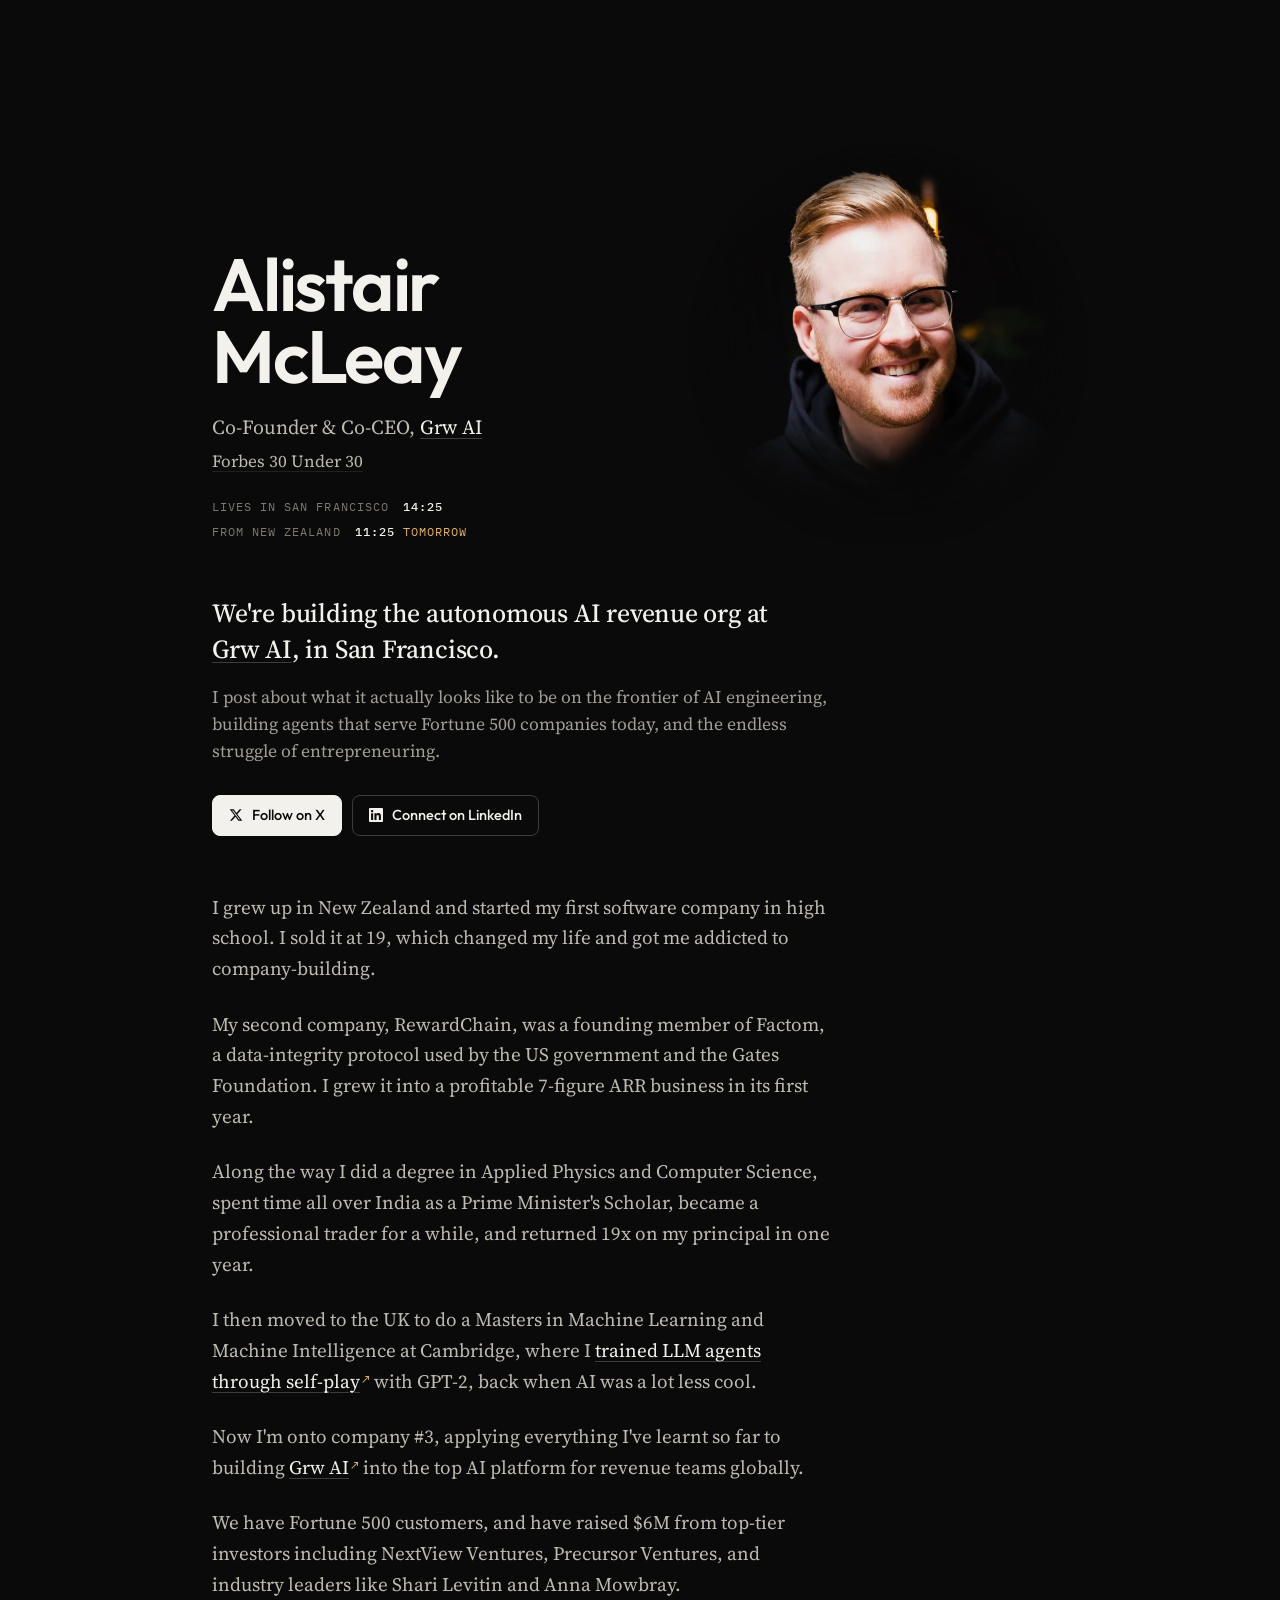
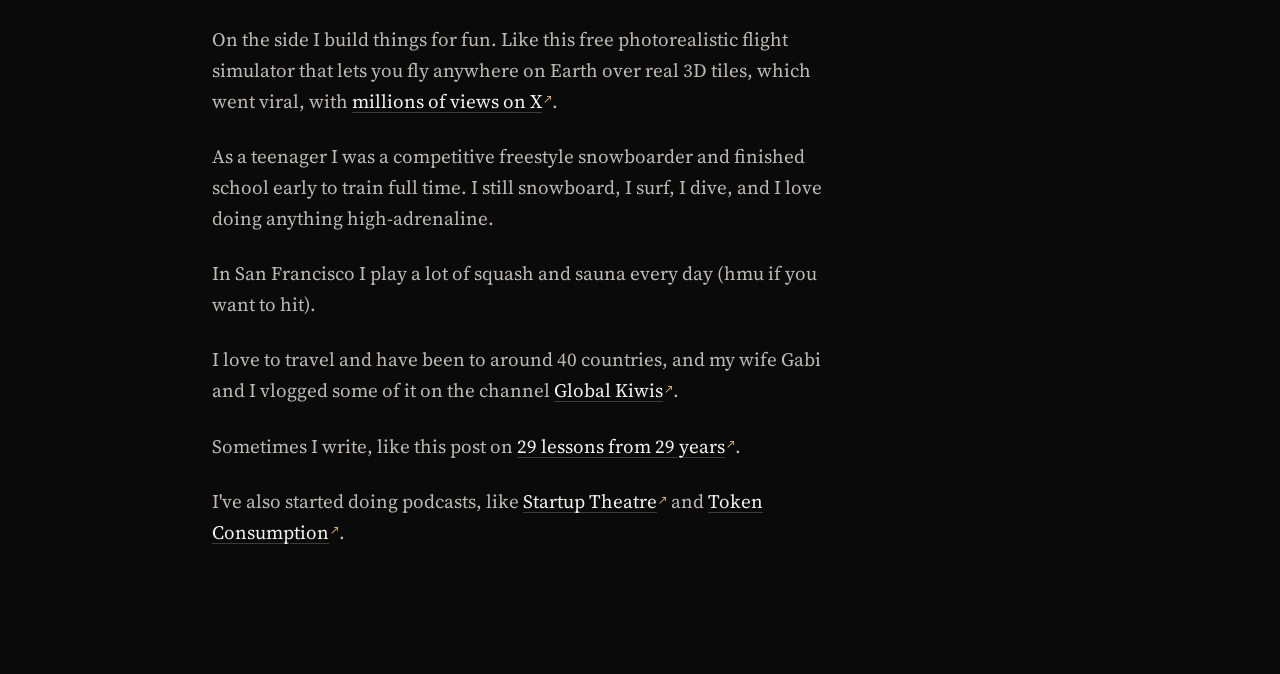
==== commit 3223d9d0: "Switch headline font to Outfit and regenerate social card Co-Authored-By: Claude Fable 5.1 <noreply@" ====
--- a/index.html
+++ b/index.html
@@ -24,13 +24,13 @@
   <meta name="theme-color" content="#0A0A0A">
   <link rel="preconnect" href="https://fonts.googleapis.com">
   <link rel="preconnect" href="https://fonts.gstatic.com" crossorigin>
-  <link rel="stylesheet" href="https://fonts.googleapis.com/css2?family=Schibsted+Grotesk:wght@500;600;700&family=Source+Serif+4:ital,opsz,wght@0,8..60,400;0,8..60,500;1,8..60,400&family=IBM+Plex+Mono:wght@400;500&display=swap">
+  <link rel="stylesheet" href="https://fonts.googleapis.com/css2?family=Outfit:wght@500;600&family=Source+Serif+4:ital,opsz,wght@0,8..60,400;0,8..60,500;1,8..60,400&family=IBM+Plex+Mono:wght@400;500&display=swap">
   <style>
     :root{
       --ground:#0A0A0A; --ink:#F3F1EC; --text:#BDBAB2; --text-2:#A19E96; --mute:#7C7970;
       --line:rgba(243,241,236,.10); --line-2:rgba(243,241,236,.22); --acc:#E2B26A;
       --h-ink:var(--ink); --h-text:var(--text); --h-mute:var(--mute); --h-line:var(--line); --h-line-2:var(--line-2);
-      --display:"Schibsted Grotesk","Helvetica Neue",Arial,sans-serif;
+      --display:"Outfit","Helvetica Neue",Arial,sans-serif;
       --body:"Source Serif 4",Georgia,"Times New Roman",serif;
       --mono:"IBM Plex Mono",ui-monospace,Menlo,monospace;
     }
@@ -48,7 +48,7 @@
     .wrap{max-width:920px;margin:0 auto;padding:0 32px}
 
     .hero{display:grid;grid-template-columns:minmax(0,1fr) 400px;gap:24px;align-items:end}
-    .hero h1{font-family:var(--display);font-weight:600;font-size:clamp(44px,6.4vw,74px);line-height:.96;letter-spacing:-.038em;margin:0 0 18px;color:var(--h-ink)}
+    .hero h1{font-family:var(--display);font-weight:600;font-size:clamp(44px,6.4vw,74px);line-height:.98;letter-spacing:-.03em;margin:0 0 18px;color:var(--h-ink)}
     .hero .role{margin:0;font-size:20px;color:var(--h-text)}
     .hero .role a{color:var(--h-ink);text-decoration-color:var(--h-line-2)}
     .hero .role a:hover{color:var(--acc);text-decoration-color:var(--acc)}
